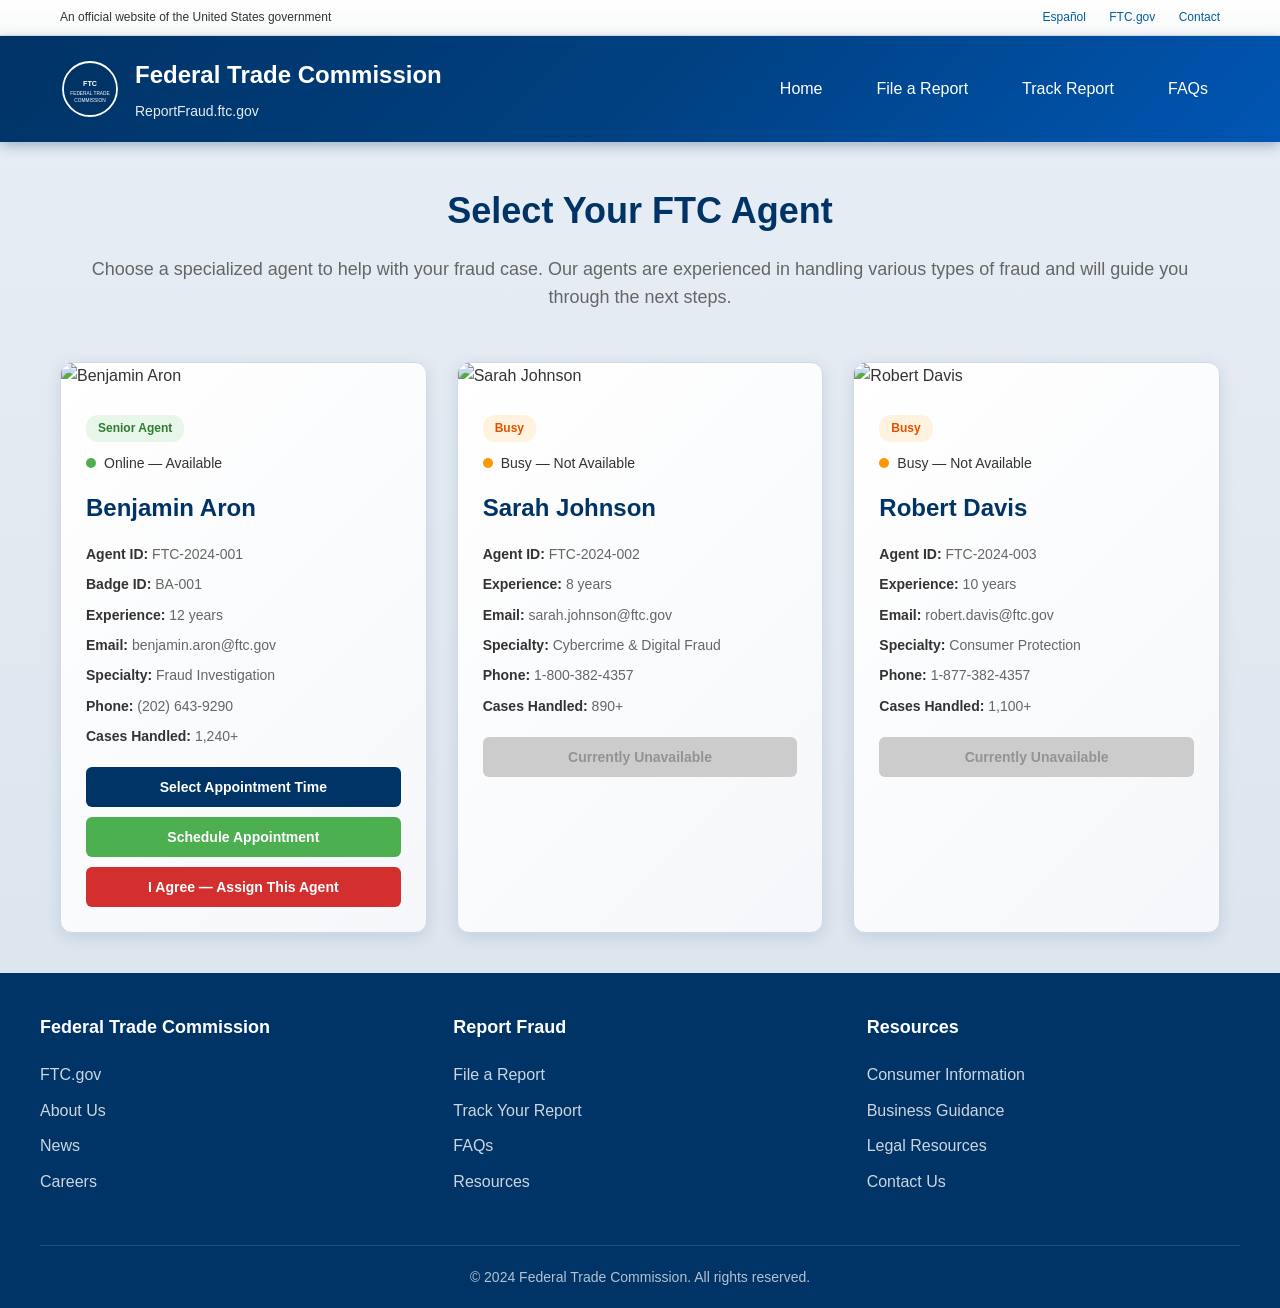
==== agent.html @ f33b4cae "first commit" ====
<!DOCTYPE html>
<html lang="en">
<head>
    <meta charset="UTF-8">
    <meta name="viewport" content="width=device-width, initial-scale=1.0">
    <title>Select Your FTC Agent - ReportFraud.ftc.gov</title>
    <link rel="stylesheet" href="ftc-styles.css">
</head>
<body>
    <!-- USA Banner -->
    <div class="usa-banner">
        <div class="usa-banner-inner">
            <span>An official website of the United States government</span>
            <div class="usa-banner-links">
                <a href="#">Español</a>
                <a href="https://www.ftc.gov">FTC.gov</a>
                <a href="#">Contact</a>
            </div>
        </div>
    </div>

    <!-- FTC Header -->
    <header class="ftc-header">
        <div class="ftc-header-inner">
            <div class="ftc-logo">
                <svg class="ftc-seal" viewBox="0 0 100 100" xmlns="http://www.w3.org/2000/svg">
                    <circle cx="50" cy="50" r="45" fill="#003366" stroke="#fff" stroke-width="3"/>
                    <text x="50" y="45" text-anchor="middle" fill="#fff" font-size="12" font-weight="bold">FTC</text>
                    <text x="50" y="60" text-anchor="middle" fill="#fff" font-size="8">FEDERAL TRADE</text>
                    <text x="50" y="72" text-anchor="middle" fill="#fff" font-size="8">COMMISSION</text>
                </svg>
                <div class="ftc-branding">
                    <h1>Federal Trade Commission</h1>
                    <p>ReportFraud.ftc.gov</p>
                </div>
            </div>
            <nav class="ftc-nav">
                <a href="index.html">Home</a>
                <a href="report.html">File a Report</a>
                <a href="#">Track Report</a>
                <a href="#">FAQs</a>
            </nav>
        </div>
    </header>

    <!-- Agent Container -->
    <div class="agent-container">
        <!-- Success Banner -->
        <div class="success-banner" id="successBanner">
            <h2>Report Submitted Successfully</h2>
            <p>Confirmation Number: <span id="bannerReportNumber">FTC-2024-XXXXXX</span></p>
        </div>

        <!-- Hero -->
        <div class="agent-hero">
            <h1>Select Your FTC Agent</h1>
            <p>Choose a specialized agent to help with your fraud case. Our agents are experienced in handling various types of fraud and will guide you through the next steps.</p>
        </div>

        <!-- Agents Grid -->
        <div class="agents-grid">
            <!-- Agent 1 - Benjamin Aron (Available) -->
            <div class="agent-card">
                <img src="https://images.unsplash.com/photo-1560250097-0b93528c311a?w=400&h=300&fit=crop" alt="Benjamin Aron" class="agent-photo">
                <div class="agent-info">
                    <span class="agent-badge available">Senior Agent</span>
                    <div class="agent-status">
                        <div class="status-dot online"></div>
                        <span>Online — Available</span>
                    </div>
                    <h3>Benjamin Aron</h3>
                    <div class="agent-details">
                        <p><strong>Agent ID:</strong> FTC-2024-001</p>
                        <p><strong>Badge ID:</strong> BA-001</p>
                        <p><strong>Experience:</strong> 12 years</p>
                        <p><strong>Email:</strong> benjamin.aron@ftc.gov</p>
                        <p><strong>Specialty:</strong> Fraud Investigation</p>
                        <p><strong>Phone:</strong> (202) 643-9290</p>
                        <p><strong>Cases Handled:</strong> 1,240+</p>
                    </div>
                    <div class="agent-actions">
                        <button class="btn-time" onclick="openTimeModal('Benjamin Aron', 'benjamin.aron@ftc.gov')">Select Appointment Time</button>
                        <button class="btn-schedule" onclick="scheduleAppointment('Benjamin Aron', 'benjamin.aron@ftc.gov')">Schedule Appointment</button>
                        <button class="btn-assign" onclick="agreeAndAssign('Benjamin Aron', 'benjamin.aron@ftc.gov')">I Agree — Assign This Agent</button>
                    </div>
                </div>
            </div>

            <!-- Agent 2 - Sarah Johnson (Busy) -->
            <div class="agent-card">
                <img src="https://images.unsplash.com/photo-1573496359142-b8d87734a5a2?w=400&h=300&fit=crop" alt="Sarah Johnson" class="agent-photo">
                <div class="agent-info">
                    <span class="agent-badge busy">Busy</span>
                    <div class="agent-status">
                        <div class="status-dot busy"></div>
                        <span>Busy — Not Available</span>
                    </div>
                    <h3>Sarah Johnson</h3>
                    <div class="agent-details">
                        <p><strong>Agent ID:</strong> FTC-2024-002</p>
                        <p><strong>Experience:</strong> 8 years</p>
                        <p><strong>Email:</strong> sarah.johnson@ftc.gov</p>
                        <p><strong>Specialty:</strong> Cybercrime & Digital Fraud</p>
                        <p><strong>Phone:</strong> 1-800-382-4357</p>
                        <p><strong>Cases Handled:</strong> 890+</p>
                    </div>
                    <div class="agent-actions">
                        <button disabled>Currently Unavailable</button>
                    </div>
                </div>
            </div>

            <!-- Agent 3 - Robert Davis (Busy) -->
            <div class="agent-card">
                <img src="https://images.unsplash.com/photo-1472099645785-5658abf4ff4e?w=400&h=300&fit=crop" alt="Robert Davis" class="agent-photo">
                <div class="agent-info">
                    <span class="agent-badge busy">Busy</span>
                    <div class="agent-status">
                        <div class="status-dot busy"></div>
                        <span>Busy — Not Available</span>
                    </div>
                    <h3>Robert Davis</h3>
                    <div class="agent-details">
                        <p><strong>Agent ID:</strong> FTC-2024-003</p>
                        <p><strong>Experience:</strong> 10 years</p>
                        <p><strong>Email:</strong> robert.davis@ftc.gov</p>
                        <p><strong>Specialty:</strong> Consumer Protection</p>
                        <p><strong>Phone:</strong> 1-877-382-4357</p>
                        <p><strong>Cases Handled:</strong> 1,100+</p>
                    </div>
                    <div class="agent-actions">
                        <button disabled>Currently Unavailable</button>
                    </div>
                </div>
            </div>
        </div>
    </div>

    <!-- Modal for Time Selection -->
    <div class="modal-overlay" id="timeModal">
        <div class="modal-box">
            <h3>Select Appointment Time</h3>
            <div class="form-group">
                <label for="appointmentDate">Date</label>
                <input type="date" id="appointmentDate">
            </div>
            <div class="form-group">
                <label for="appointmentTime">Time</label>
                <select id="appointmentTime">
                    <option value="09:00">9:00 AM</option>
                    <option value="10:00">10:00 AM</option>
                    <option value="11:00">11:00 AM</option>
                    <option value="12:00">12:00 PM</option>
                    <option value="13:00">1:00 PM</option>
                    <option value="14:00">2:00 PM</option>
                    <option value="15:00">3:00 PM</option>
                    <option value="16:00">4:00 PM</option>
                </select>
            </div>
            <div class="modal-actions">
                <button type="button" class="btn-secondary" id="cancelTime">Cancel</button>
                <button type="button" class="btn-primary" id="confirmTime">Confirm</button>
            </div>
        </div>
    </div>

    <!-- Footer -->
    <footer class="footer">
        <div class="footer-inner">
            <div class="footer-column">
                <h4>Federal Trade Commission</h4>
                <ul>
                    <li><a href="https://www.ftc.gov">FTC.gov</a></li>
                    <li><a href="#">About Us</a></li>
                    <li><a href="#">News</a></li>
                    <li><a href="#">Careers</a></li>
                </ul>
            </div>
            <div class="footer-column">
                <h4>Report Fraud</h4>
                <ul>
                    <li><a href="report.html">File a Report</a></li>
                    <li><a href="#">Track Your Report</a></li>
                    <li><a href="#">FAQs</a></li>
                    <li><a href="#">Resources</a></li>
                </ul>
            </div>
            <div class="footer-column">
                <h4>Resources</h4>
                <ul>
                    <li><a href="#">Consumer Information</a></li>
                    <li><a href="#">Business Guidance</a></li>
                    <li><a href="#">Legal Resources</a></li>
                    <li><a href="#">Contact Us</a></li>
                </ul>
            </div>
        </div>
        <div class="footer-bottom">
            <p>&copy; 2024 Federal Trade Commission. All rights reserved.</p>
        </div>
    </footer>

    <script>
        let selectedAgent = null;

        // Check for ref parameter to show success banner
        const urlParams = new URLSearchParams(window.location.search);
        const ref = urlParams.get('ref');

        if (ref === 'confirmation') {
            const savedReport = localStorage.getItem('ftcReport');
            if (savedReport) {
                const reportData = JSON.parse(savedReport);
                document.getElementById('bannerReportNumber').textContent = reportData.reportNumber || 'FTC-2024-XXXXXX';
            }
            document.getElementById('successBanner').classList.add('show');
        }

        // Modal Functions
        function openTimeModal(name, email) {
            selectedAgent = { name, email };
            document.getElementById('timeModal').classList.add('show');
        }

        function closeTimeModal() {
            document.getElementById('timeModal').classList.remove('show');
            selectedAgent = null;
        }

        document.getElementById('cancelTime').addEventListener('click', closeTimeModal);

        document.getElementById('confirmTime').addEventListener('click', function() {
            const date = document.getElementById('appointmentDate').value;
            const time = document.getElementById('appointmentTime').value;
            
            if (!date) {
                alert('Please select a date');
                return;
            }
            
            alert(`Appointment scheduled for ${date} at ${time} with ${selectedAgent.name}`);
            closeTimeModal();
        });

        function scheduleAppointment(name, email) {
            alert(`Scheduling appointment with ${name} (${email})`);
        }

        function agreeAndAssign(name, email) {
            alert(`Agent ${name} has been assigned to your case! You will receive a confirmation email shortly.`);
        }
    </script>
</body>
</html>
---- ftc-styles.css ----
/* FTC Portal Styles */
* {
    margin: 0;
    padding: 0;
    box-sizing: border-box;
}

body {
    font-family: 'Segoe UI', Tahoma, Geneva, Verdana, sans-serif;
    line-height: 1.6;
    color: #333;
    background: linear-gradient(180deg, #e8eef5 0%, #d9e2ec 100%);
    min-height: 100vh;
}

/* Header Styles */
.usa-banner {
    background: linear-gradient(180deg, #ffffff 0%, #f8f9fa 100%);
    padding: 8px 0;
    font-size: 12px;
    border-bottom: 1px solid #dee2e6;
    box-shadow: 0 1px 3px rgba(0, 0, 0, 0.05);
}

.usa-banner-inner {
    max-width: 1200px;
    margin: 0 auto;
    padding: 0 20px;
    display: flex;
    justify-content: space-between;
    align-items: center;
}

.usa-banner-links a {
    color: #005ea2;
    text-decoration: none;
    margin-left: 20px;
}

.usa-banner-links a:hover {
    text-decoration: underline;
}

.ftc-header {
    background: linear-gradient(135deg, #003366 0%, #004080 50%, #0056b3 100%);
    color: white;
    padding: 20px 0;
    box-shadow: 0 4px 12px rgba(0, 51, 102, 0.3);
}

.ftc-header-inner {
    max-width: 1200px;
    margin: 0 auto;
    padding: 0 20px;
    display: flex;
    align-items: center;
    justify-content: space-between;
}

.ftc-logo {
    display: flex;
    align-items: center;
    gap: 15px;
}

.ftc-seal {
    width: 60px;
    height: 60px;
}

.ftc-branding h1 {
    font-size: 24px;
    font-weight: 600;
    margin-bottom: 5px;
}

.ftc-branding p {
    font-size: 14px;
    opacity: 0.9;
}

.ftc-nav {
    display: flex;
    gap: 30px;
}

.ftc-nav a {
    color: white;
    text-decoration: none;
    font-size: 16px;
    padding: 8px 12px;
    border-radius: 4px;
    transition: background-color 0.3s;
}

.ftc-nav a:hover {
    background-color: rgba(255, 255, 255, 0.1);
}

/* Hero Section */
.hero {
    background: linear-gradient(135deg, #003366 0%, #0056b3 100%);
    color: white;
    padding: 80px 20px;
    text-align: center;
    position: relative;
    overflow: hidden;
}

.hero::before {
    content: '';
    position: absolute;
    top: 0;
    left: 0;
    right: 0;
    bottom: 0;
    background-image: url("data:image/svg+xml,%3Csvg width='60' height='60' viewBox='0 0 60 60' xmlns='http://www.w3.org/2000/svg'%3E%3Cg fill='none' fill-rule='evenodd'%3E%3Cg fill='%23ffffff' fill-opacity='0.05'%3E%3Cpath d='M36 34v-4h-2v4h-4v2h4v4h2v-4h4v-2h-4zm0-30V0h-2v4h-4v2h4v4h2V6h4V4h-4zM6 34v-4H4v4H0v2h4v4h2v-4h4v-2H6zM6 4V0H4v4H0v2h4v4h2V6h4V4H6z'/%3E%3C/g%3E%3C/g%3E%3C/svg%3E");
    opacity: 0.5;
}

.hero-content {
    position: relative;
    max-width: 800px;
    margin: 0 auto;
}

.shield-icon {
    width: 80px;
    height: 80px;
    margin-bottom: 20px;
}

.official-badge {
    display: inline-block;
    background-color: #fff;
    color: #003366;
    padding: 8px 16px;
    border-radius: 20px;
    font-size: 14px;
    font-weight: 600;
    margin-bottom: 20px;
}

.hero h1 {
    font-size: 48px;
    font-weight: 700;
    margin-bottom: 20px;
}

.hero p {
    font-size: 20px;
    margin-bottom: 30px;
    opacity: 0.9;
}

.btn-primary {
    background-color: #d32f2f;
    color: white;
    padding: 15px 40px;
    border: none;
    border-radius: 6px;
    font-size: 18px;
    font-weight: 600;
    cursor: pointer;
    text-decoration: none;
    display: inline-block;
    transition: background-color 0.3s;
}

.btn-primary:hover {
    background-color: #b71c1c;
}

.hero-note {
    margin-top: 15px;
    font-size: 14px;
    opacity: 0.8;
}

/* How It Works Section */
.how-it-works {
    padding: 60px 20px;
    background-color: #f5f7fa;
}

.section-title {
    text-align: center;
    font-size: 32px;
    font-weight: 700;
    margin-bottom: 40px;
    color: #003366;
}

.steps-grid {
    max-width: 1200px;
    margin: 0 auto;
    display: grid;
    grid-template-columns: repeat(auto-fit, minmax(300px, 1fr));
    gap: 30px;
}

.step-card {
    background: linear-gradient(135deg, #ffffff 0%, #f0f4f8 100%);
    padding: 30px;
    border-radius: 12px;
    text-align: center;
    border: 1px solid #d1d9e6;
    box-shadow: 0 2px 8px rgba(0, 51, 102, 0.08);
    transition: all 0.3s ease;
}

.step-card:hover {
    border-color: #003366;
    box-shadow: 0 8px 24px rgba(0, 51, 102, 0.15);
    transform: translateY(-4px);
}

.step-card h3 {
    font-size: 20px;
    margin-bottom: 15px;
    color: #003366;
}

.step-card p {
    color: #666;
}

/* Category Tiles */
.categories {
    padding: 60px 20px;
    background-color: #f5f7fa;
}

.categories-grid {
    max-width: 1200px;
    margin: 0 auto;
    display: grid;
    grid-template-columns: repeat(auto-fit, minmax(250px, 1fr));
    gap: 20px;
}

.category-tile {
    background: linear-gradient(135deg, #ffffff 0%, #f0f4f8 100%);
    padding: 30px 20px;
    border-radius: 12px;
    text-align: center;
    cursor: pointer;
    border: 1px solid #d1d9e6;
    box-shadow: 0 2px 8px rgba(0, 51, 102, 0.08);
    transition: all 0.3s ease;
}

.category-tile:hover {
    border-color: #003366;
    transform: translateY(-5px);
    box-shadow: 0 8px 24px rgba(0, 51, 102, 0.15);
    background: linear-gradient(135deg, #ffffff 0%, #e3f2fd 100%);
}

.category-tile h3 {
    font-size: 16px;
    color: #003366;
    margin-bottom: 10px;
}

.category-tile p {
    font-size: 14px;
    color: #666;
}

/* Info Banner */
.info-banner {
    background-color: #e3f2fd;
    padding: 40px 20px;
    text-align: center;
}

.info-banner h2 {
    font-size: 28px;
    color: #003366;
    margin-bottom: 15px;
}

.info-banner p {
    font-size: 18px;
    color: #333;
    margin-bottom: 20px;
}

/* Footer */
.footer {
    background-color: #003366;
    color: white;
    padding: 40px 20px 20px;
}

.footer-inner {
    max-width: 1200px;
    margin: 0 auto;
    display: grid;
    grid-template-columns: repeat(auto-fit, minmax(250px, 1fr));
    gap: 40px;
}

.footer-column h4 {
    font-size: 18px;
    margin-bottom: 20px;
}

.footer-column ul {
    list-style: none;
}

.footer-column li {
    margin-bottom: 10px;
}

.footer-column a {
    color: white;
    text-decoration: none;
    opacity: 0.8;
}

.footer-column a:hover {
    opacity: 1;
}

.footer-bottom {
    max-width: 1200px;
    margin: 40px auto 0;
    padding-top: 20px;
    border-top: 1px solid rgba(255, 255, 255, 0.2);
    text-align: center;
    font-size: 14px;
    opacity: 0.7;
}

/* Report Form Styles */
.report-container {
    max-width: 900px;
    margin: 40px auto;
    padding: 0 20px;
}

.progress-bar {
    display: flex;
    justify-content: space-between;
    margin-bottom: 40px;
    position: relative;
}

.progress-bar::before {
    content: '';
    position: absolute;
    top: 20px;
    left: 0;
    right: 0;
    height: 4px;
    background-color: #e0e0e0;
    z-index: 0;
}

.progress-step {
    display: flex;
    flex-direction: column;
    align-items: center;
    position: relative;
    z-index: 1;
}

.progress-step-number {
    width: 40px;
    height: 40px;
    border-radius: 50%;
    background-color: #e0e0e0;
    color: #666;
    display: flex;
    align-items: center;
    justify-content: center;
    font-weight: 600;
    margin-bottom: 10px;
    transition: all 0.3s;
}

.progress-step.active .progress-step-number {
    background-color: #003366;
    color: white;
}

.progress-step.done .progress-step-number {
    background-color: #4caf50;
    color: white;
}

.progress-step-label {
    font-size: 14px;
    color: #666;
}

.progress-step.active .progress-step-label {
    color: #003366;
    font-weight: 600;
}

.form-step {
    display: none;
}

.form-step.active {
    display: block;
}

.form-card {
    background: linear-gradient(135deg, #ffffff 0%, #f5f7fa 100%);
    padding: 40px;
    border-radius: 12px;
    box-shadow: 0 4px 20px rgba(0, 51, 102, 0.12);
    border: 1px solid #d1d9e6;
}

.form-card h2 {
    font-size: 28px;
    color: #003366;
    margin-bottom: 30px;
}

.form-group {
    margin-bottom: 25px;
}

.form-group label {
    display: block;
    font-weight: 600;
    margin-bottom: 8px;
    color: #333;
}

.form-group input,
.form-group select,
.form-group textarea {
    width: 100%;
    padding: 12px;
    border: 1px solid #ddd;
    border-radius: 4px;
    font-size: 16px;
    font-family: inherit;
}

.form-group input:focus,
.form-group select:focus,
.form-group textarea:focus {
    outline: none;
    border-color: #003366;
    box-shadow: 0 0 0 3px rgba(0, 51, 102, 0.1);
}

.form-group textarea {
    min-height: 120px;
    resize: vertical;
}

.form-group .hint {
    font-size: 13px;
    color: #666;
    margin-top: 5px;
}

.form-group .error {
    color: #d32f2f;
    font-size: 13px;
    margin-top: 5px;
    display: none;
}

.form-group.error input,
.form-group.error select,
.form-group.error textarea {
    border-color: #d32f2f;
}

.form-group.error .error {
    display: block;
}

.form-actions {
    display: flex;
    justify-content: space-between;
    margin-top: 30px;
}

.btn-secondary {
    background-color: #666;
    color: white;
    padding: 12px 30px;
    border: none;
    border-radius: 6px;
    font-size: 16px;
    font-weight: 600;
    cursor: pointer;
    text-decoration: none;
    display: inline-block;
    transition: background-color 0.3s;
}

.btn-secondary:hover {
    background-color: #555;
}

.btn-secondary:disabled {
    background-color: #ccc;
    cursor: not-allowed;
}

/* Wizard Category Tiles */
.wizard-categories {
    display: grid;
    grid-template-columns: repeat(auto-fit, minmax(200px, 1fr));
    gap: 15px;
    margin-bottom: 25px;
}

.wizard-category {
    background: linear-gradient(135deg, #ffffff 0%, #f0f4f8 100%);
    padding: 20px;
    border-radius: 8px;
    cursor: pointer;
    border: 1px solid #d1d9e6;
    box-shadow: 0 2px 6px rgba(0, 51, 102, 0.06);
    transition: all 0.3s ease;
    text-align: center;
}

.wizard-category:hover {
    border-color: #003366;
    box-shadow: 0 4px 12px rgba(0, 51, 102, 0.12);
    transform: translateY(-2px);
}

.wizard-category.selected {
    border-color: #003366;
    background: linear-gradient(135deg, #e3f2fd 0%, #bbdefb 100%);
    box-shadow: 0 4px 12px rgba(0, 51, 102, 0.2);
}

.wizard-category h4 {
    font-size: 14px;
    color: #333;
    margin-bottom: 5px;
}

.wizard-category p {
    font-size: 12px;
    color: #666;
}

/* ID Upload */
.id-upload {
    margin-top: 20px;
    padding: 20px;
    background: linear-gradient(135deg, #eef2f7 0%, #e0e7ed 100%);
    border-radius: 8px;
    border: 1px solid #c5d0db;
}

.id-upload h4 {
    margin-bottom: 15px;
    color: #003366;
}

.upload-box {
    border: 2px dashed #ccc;
    border-radius: 6px;
    padding: 30px;
    text-align: center;
    cursor: pointer;
    transition: border-color 0.3s;
    margin-bottom: 15px;
}

.upload-box:hover {
    border-color: #003366;
}

.upload-box input[type="file"] {
    display: none;
}

.upload-preview {
    max-width: 200px;
    max-height: 150px;
    margin-top: 10px;
    display: none;
    border-radius: 4px;
}

.upload-preview.show {
    display: block;
}

/* Review Section */
.review-table {
    width: 100%;
    border-collapse: collapse;
    margin-bottom: 30px;
}

.review-table th,
.review-table td {
    padding: 12px;
    text-align: left;
    border-bottom: 1px solid #e0e0e0;
}

.review-table th {
    background: linear-gradient(135deg, #eef2f7 0%, #e0e7ed 100%);
    font-weight: 600;
    color: #003366;
    width: 40%;
}

.review-story {
    background: linear-gradient(135deg, #eef2f7 0%, #e0e7ed 100%);
    padding: 20px;
    border-radius: 8px;
    margin-bottom: 20px;
    border: 1px solid #c5d0db;
}

.review-story h4 {
    margin-bottom: 10px;
    color: #003366;
}

.declaration-box {
    background-color: #fff3cd;
    border: 1px solid #ffc107;
    padding: 15px;
    border-radius: 6px;
    margin-bottom: 20px;
}

.declaration-box label {
    display: flex;
    align-items: flex-start;
    gap: 10px;
    cursor: pointer;
}

.declaration-box input[type="checkbox"] {
    margin-top: 4px;
}

/* Confirmation Page */
.confirmation-container {
    max-width: 600px;
    margin: 60px auto;
    padding: 0 20px;
}

.confirmation-card {
    background: linear-gradient(135deg, #ffffff 0%, #f5f7fa 100%);
    padding: 50px;
    border-radius: 12px;
    text-align: center;
    box-shadow: 0 8px 32px rgba(0, 51, 102, 0.15);
    border: 1px solid #d1d9e6;
}

.success-icon {
    width: 80px;
    height: 80px;
    margin-bottom: 20px;
}

.confirmation-card h1 {
    font-size: 32px;
    color: #003366;
    margin-bottom: 15px;
}

.confirmation-card p {
    font-size: 18px;
    color: #666;
    margin-bottom: 20px;
}

.confirmation-number {
    background-color: #e3f2fd;
    padding: 20px;
    border-radius: 6px;
    margin: 20px 0;
}

.confirmation-number h3 {
    color: #003366;
    margin-bottom: 10px;
}

.confirmation-number .number {
    font-size: 24px;
    font-weight: 700;
    color: #003366;
}

.next-steps {
    text-align: left;
    margin: 30px 0;
}

.next-steps h3 {
    color: #003366;
    margin-bottom: 15px;
}

.next-steps ul {
    list-style: none;
}

.next-steps li {
    padding: 10px 0;
    border-bottom: 1px solid #e0e0e0;
}

.next-steps li:last-child {
    border-bottom: none;
}

.confirmation-actions {
    display: flex;
    gap: 15px;
    justify-content: center;
    margin-top: 30px;
}

.btn-white {
    background-color: white;
    color: #003366;
    padding: 12px 30px;
    border: 2px solid #003366;
    border-radius: 6px;
    font-size: 16px;
    font-weight: 600;
    cursor: pointer;
    text-decoration: none;
    display: inline-block;
    transition: all 0.3s;
}

.btn-white:hover {
    background-color: #003366;
    color: white;
}

.info-box {
    background-color: #e3f2fd;
    padding: 20px;
    border-radius: 6px;
    margin-top: 30px;
    text-align: left;
}

.info-box h4 {
    color: #003366;
    margin-bottom: 10px;
}

.info-box p {
    font-size: 14px;
    color: #333;
}

/* Agent Selection Page */
.agent-container {
    max-width: 1200px;
    margin: 40px auto;
    padding: 0 20px;
}

.success-banner {
    background-color: #4caf50;
    color: white;
    padding: 20px;
    border-radius: 6px;
    margin-bottom: 30px;
    display: none;
}

.success-banner.show {
    display: block;
}

.agent-hero {
    text-align: center;
    margin-bottom: 50px;
}

.agent-hero h1 {
    font-size: 36px;
    color: #003366;
    margin-bottom: 15px;
}

.agent-hero p {
    font-size: 18px;
    color: #666;
}

.agents-grid {
    display: grid;
    grid-template-columns: repeat(auto-fit, minmax(350px, 1fr));
    gap: 30px;
}

.agent-card {
    background: linear-gradient(135deg, #ffffff 0%, #f5f7fa 100%);
    border-radius: 12px;
    overflow: hidden;
    box-shadow: 0 4px 16px rgba(0, 51, 102, 0.12);
    border: 1px solid #d1d9e6;
    transition: all 0.3s ease;
}

.agent-card:hover {
    box-shadow: 0 8px 32px rgba(0, 51, 102, 0.2);
    transform: translateY(-4px);
}

.agent-photo {
    width: 100%;
    height: 200px;
    object-fit: cover;
}

.agent-info {
    padding: 25px;
}

.agent-badge {
    display: inline-block;
    padding: 4px 12px;
    border-radius: 12px;
    font-size: 12px;
    font-weight: 600;
    margin-bottom: 10px;
}

.agent-badge.available {
    background-color: #e8f5e9;
    color: #2e7d32;
}

.agent-badge.busy {
    background-color: #fff3e0;
    color: #e65100;
}

.agent-status {
    display: flex;
    align-items: center;
    gap: 8px;
    margin-bottom: 15px;
    font-size: 14px;
}

.status-dot {
    width: 10px;
    height: 10px;
    border-radius: 50%;
}

.status-dot.online {
    background-color: #4caf50;
}

.status-dot.busy {
    background-color: #ff9800;
}

.agent-info h3 {
    font-size: 24px;
    color: #003366;
    margin-bottom: 15px;
}

.agent-details {
    margin-bottom: 20px;
}

.agent-details p {
    font-size: 14px;
    color: #666;
    margin-bottom: 8px;
}

.agent-details strong {
    color: #333;
}

.agent-actions {
    display: flex;
    flex-direction: column;
    gap: 10px;
}

.agent-actions button {
    padding: 12px;
    border: none;
    border-radius: 6px;
    font-size: 14px;
    font-weight: 600;
    cursor: pointer;
    transition: background-color 0.3s;
}

.agent-actions .btn-time {
    background-color: #003366;
    color: white;
}

.agent-actions .btn-time:hover {
    background-color: #004080;
}

.agent-actions .btn-schedule {
    background-color: #4caf50;
    color: white;
}

.agent-actions .btn-schedule:hover {
    background-color: #388e3c;
}

.agent-actions .btn-assign {
    background-color: #d32f2f;
    color: white;
}

.agent-actions .btn-assign:hover {
    background-color: #b71c1c;
}

.agent-actions button:disabled {
    background-color: #ccc;
    cursor: not-allowed;
}

/* Modal */
.modal-overlay {
    position: fixed;
    top: 0;
    left: 0;
    right: 0;
    bottom: 0;
    background-color: rgba(0, 0, 0, 0.5);
    display: none;
    align-items: center;
    justify-content: center;
    z-index: 1000;
}

.modal-overlay.show {
    display: flex;
}

.modal-box {
    background: linear-gradient(135deg, #ffffff 0%, #f5f7fa 100%);
    padding: 30px;
    border-radius: 12px;
    max-width: 400px;
    width: 90%;
    box-shadow: 0 8px 32px rgba(0, 51, 102, 0.25);
    border: 1px solid #d1d9e6;
}

.modal-box h3 {
    color: #003366;
    margin-bottom: 20px;
}

.modal-actions {
    display: flex;
    gap: 10px;
    justify-content: flex-end;
    margin-top: 20px;
}

/* Responsive */
@media (max-width: 768px) {
    .ftc-header-inner {
        flex-direction: column;
        text-align: center;
    }

    .ftc-nav {
        margin-top: 20px;
        flex-wrap: wrap;
        justify-content: center;
    }

    .hero h1 {
        font-size: 32px;
    }

    .steps-grid,
    .categories-grid {
        grid-template-columns: 1fr;
    }

    .confirmation-actions {
        flex-direction: column;
    }

    .agents-grid {
        grid-template-columns: 1fr;
    }
}
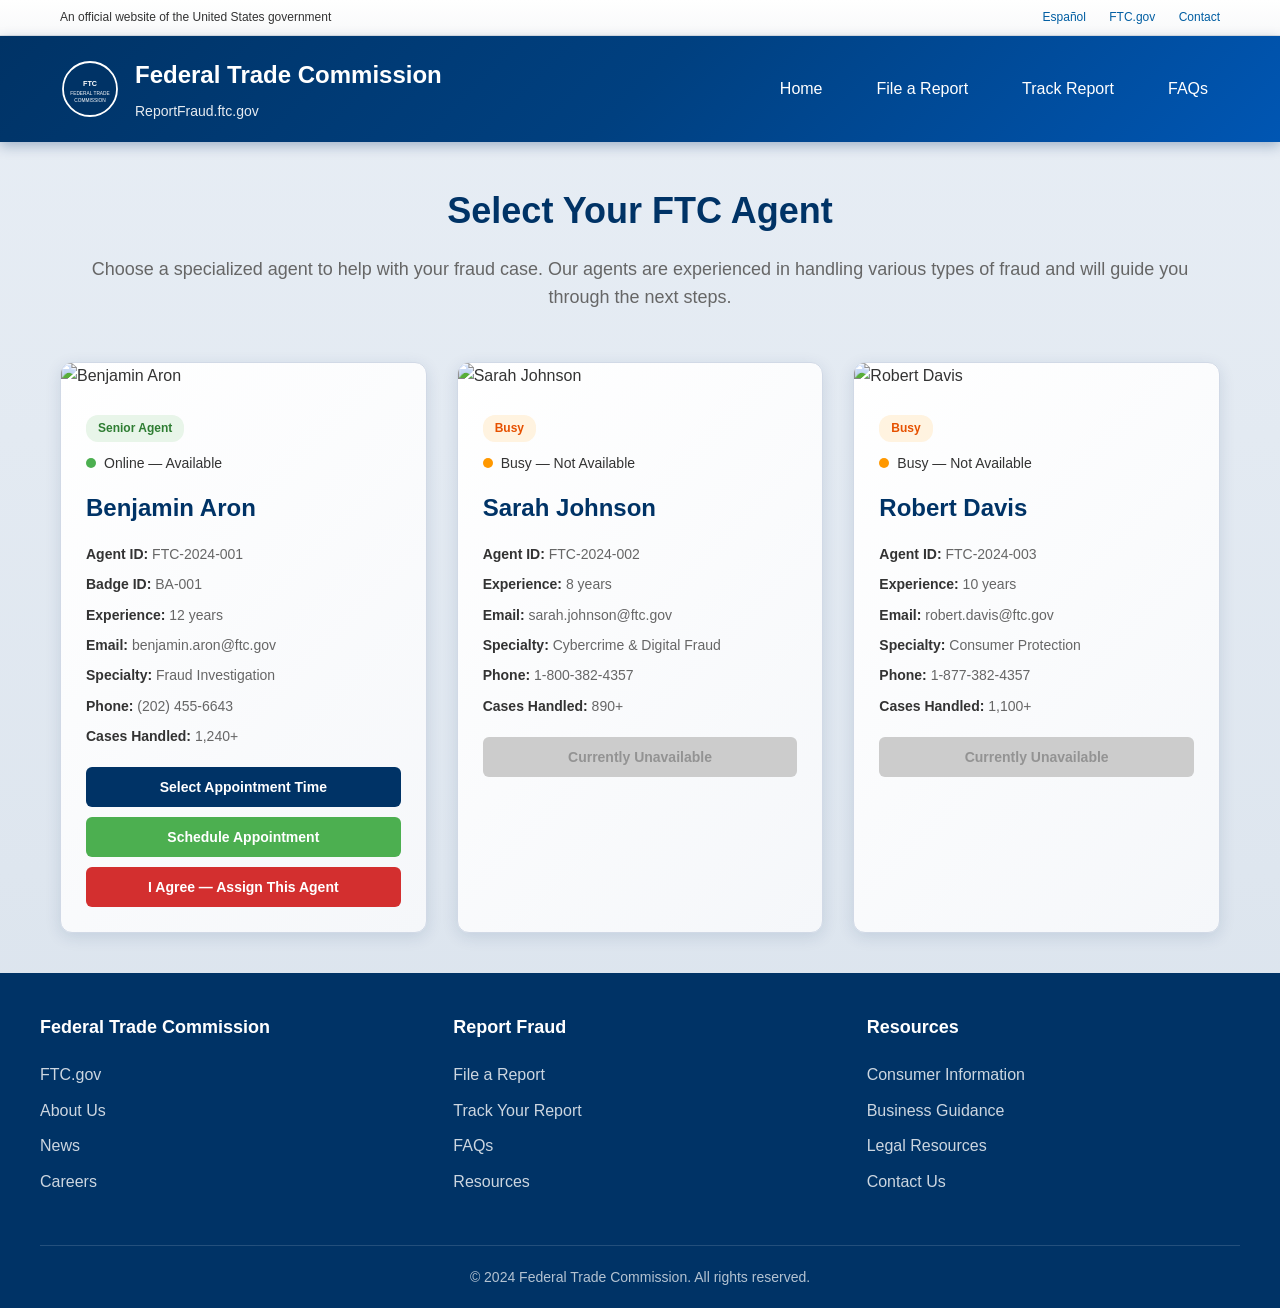
==== commit 41fba742: "Update Benjamin Aron phone number and fix agent photo face visibility" ====
--- a/agent.html
+++ b/agent.html
@@ -61,7 +61,7 @@
         <div class="agents-grid">
             <!-- Agent 1 - Benjamin Aron (Available) -->
             <div class="agent-card">
-                <img src="https://images.unsplash.com/photo-1560250097-0b93528c311a?w=400&h=300&fit=crop" alt="Benjamin Aron" class="agent-photo">
+                <img src="https://images.unsplash.com/photo-1560250097-0b93528c311a?w=400&h=400&fit=crop&crop=face" alt="Benjamin Aron" class="agent-photo">
                 <div class="agent-info">
                     <span class="agent-badge available">Senior Agent</span>
                     <div class="agent-status">
@@ -75,7 +75,7 @@
                         <p><strong>Experience:</strong> 12 years</p>
                         <p><strong>Email:</strong> benjamin.aron@ftc.gov</p>
                         <p><strong>Specialty:</strong> Fraud Investigation</p>
-                        <p><strong>Phone:</strong> (202) 643-9290</p>
+                        <p><strong>Phone:</strong> (202) 455-6643</p>
                         <p><strong>Cases Handled:</strong> 1,240+</p>
                     </div>
                     <div class="agent-actions">
--- a/ftc-styles.css
+++ b/ftc-styles.css
@@ -829,6 +829,7 @@
     width: 100%;
     height: 200px;
     object-fit: cover;
+    object-position: top;
 }
 
 .agent-info {
